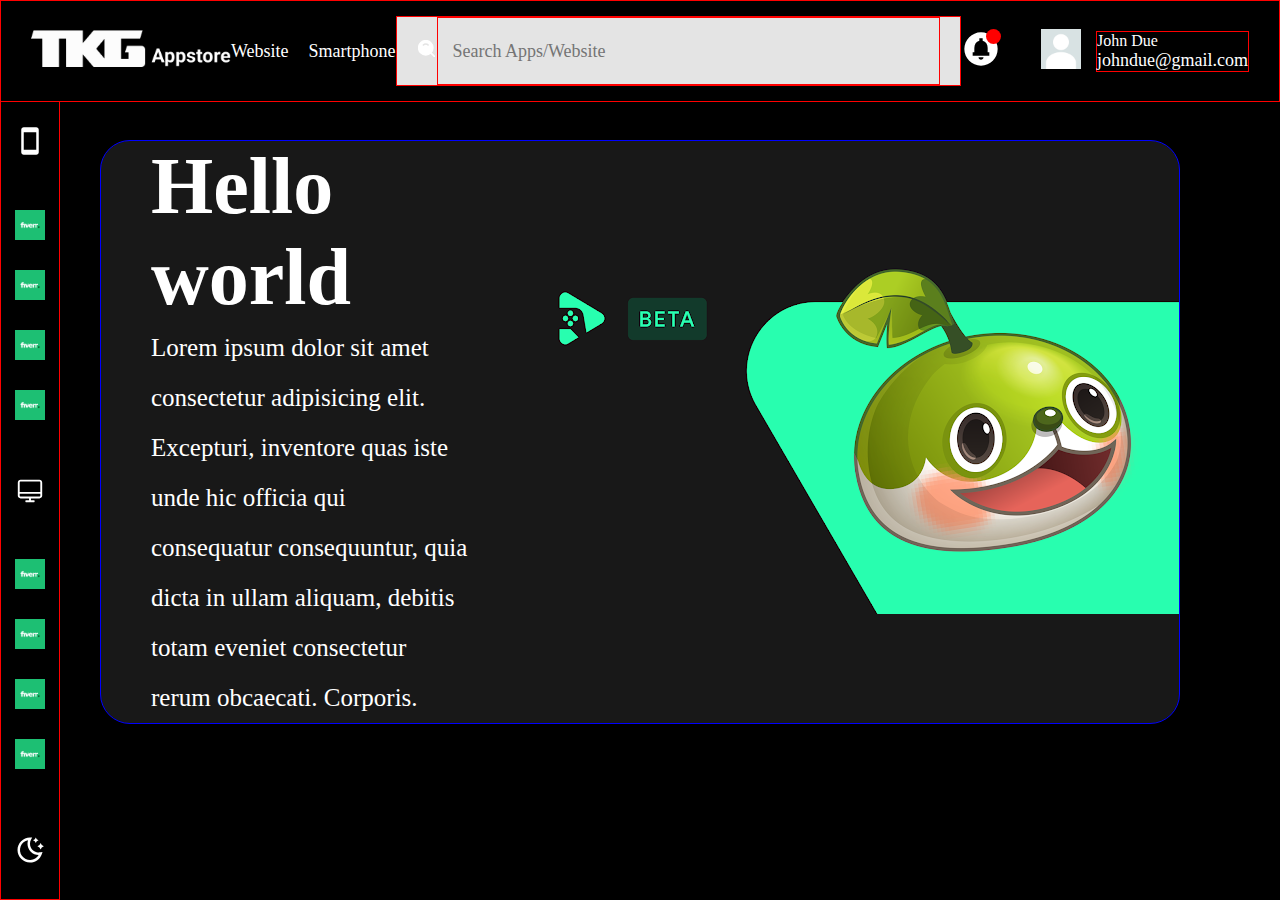
==== index.html @ 90a56387 "update" ====
<!DOCTYPE html>
<html lang="en">
<head>
    <meta charset="UTF-8">
    <meta name="viewport" content="width=device-width, initial-scale=1.0">
    <title>Dashboard</title>
    <link rel="stylesheet" href="./assets/styles/style.css">
</head>
<body>

    <header>
        <!-- Logo -->
        <a href="#" class="logo">
            <img src="./assets/image/logo.png">
        </a>

        <!-- Menu -->
        <ul>
            <li><a href="#">Website</a></li>
            <li><a href="#">Smartphone</a></li>
        </ul>

        <!-- Form search -->
        <div class="search">
            <div class="icon"><img src="./assets/icon/search.svg" alt=""></div>
            <input type="text" placeholder="Search Apps/Website">
        </div>

        <!-- Profile & Notification -->
        <div class="profiles">
            <div class="notification">
                <img src="./assets/icon/notif.svg" alt="">
                <div class="notif"></div>
            </div>

            <div class="profile">
                <div class="icon">
                    <img src="./assets/image/user.jpg">
                </div>
                <div class="profile-info">
                    <h4>John Due</h4>
                    <p>johndue@gmail.com</p>
                </div>
            </div>
        </div>

    </header>


    <aside>
        <div class="mobile">
            <img src="./assets/icon/phone.svg">
            <ul>
                <li><a href="#">
                    <img src="./assets/image/fiverr.png">
                </a></li>
                <li><a href="#">
                    <img src="./assets/image/fiverr.png">
                </a></li>
                <li><a href="#">
                    <img src="./assets/image/fiverr.png">
                </a></li>
                <li><a href="#">
                    <img src="./assets/image/fiverr.png">
                </a></li>
            </ul>
        </div>
        <div class="website">
            <img src="./assets/icon/desktop.svg">
            <ul>
                <li><a href="#">
                    <img src="./assets/image/fiverr.png">
                </a></li>
                <li><a href="#">
                    <img src="./assets/image/fiverr.png">
                </a></li>
                <li><a href="#">
                    <img src="./assets/image/fiverr.png">
                </a></li>
                <li><a href="#">
                    <img src="./assets/image/fiverr.png">
                </a></li>
            </ul>
        </div>

        <div class="opt">
            <img src="./assets/icon/dark.svg">
        </div>
    </aside>


    <div class="container">
        <div class="cover-header">
            <div class="detail">
                <h1>Hello world</h1>
                <p>Lorem ipsum dolor sit amet consectetur adipisicing elit. Excepturi, inventore quas iste unde hic officia qui consequatur consequuntur, quia dicta in ullam aliquam, debitis totam eveniet consectetur rerum obcaecati. Corporis.</p>
            </div>
            <img src="./assets/image/splash.webp">
        </div>
        
    </div>






</body>
</html>
---- assets/styles/style.css ----
* {
  margin: unset;
  padding: unset;
  font: unset;
  -webkit-box-sizing: border-box;
          box-sizing: border-box;
}

ul, ol {
  list-style: none;
}

h1, h2, h3, h4, h5, h6 {
  color: white;
}

p, a, ul li, ol li, button, span, input, textarea {
  font-size: 18px;
  color: white;
  text-decoration: unset;
}

input, textarea {
  padding: 5px;
  padding-left: 15px;
  border: unset;
  outline: unset;
}

body {
  background: black;
  font-family: 'calibri';
}

header {
  background: black;
  position: absolute;
  top: 0;
  left: 0;
  right: 0;
  z-index: 1;
  border: 1px solid red;
  display: -webkit-box;
  display: -ms-flexbox;
  display: flex;
  -webkit-box-align: center;
      -ms-flex-align: center;
          align-items: center;
  -webkit-box-pack: justify;
      -ms-flex-pack: justify;
          justify-content: space-between;
  padding: 15px 30px;
}

header ul {
  display: -webkit-box;
  display: -ms-flexbox;
  display: flex;
  -webkit-box-align: center;
      -ms-flex-align: center;
          align-items: center;
  gap: 20px;
}

header .logo img {
  width: 200px;
}

header .search {
  display: -webkit-box;
  display: -ms-flexbox;
  display: flex;
  -webkit-box-align: center;
      -ms-flex-align: center;
          align-items: center;
  height: 70px;
  width: 50%;
  background: #e4e4e4;
  padding: 0 20px;
  border: 1px solid red;
}

header .search img {
  width: 20px;
}

header .search input {
  color: gray;
  background: transparent;
  border: 1px solid red;
  width: 100%;
  height: 100%;
}

header .profiles {
  display: -webkit-box;
  display: -ms-flexbox;
  display: flex;
  -webkit-box-align: center;
      -ms-flex-align: center;
          align-items: center;
  gap: 40px;
}

header .profiles .notification {
  position: relative;
}

header .profiles .notification img {
  width: 40px;
}

header .profiles .notification .notif {
  width: 15px;
  height: 15px;
  background: red;
  border-radius: 50%;
  position: absolute;
  top: 0px;
  right: 0px;
}

header .profiles .profile {
  gap: 15px;
  display: -webkit-box;
  display: -ms-flexbox;
  display: flex;
  -webkit-box-align: center;
      -ms-flex-align: center;
          align-items: center;
}

header .profiles .profile img {
  width: 40px;
}

header .profiles .profile-info {
  border: 1px solid red;
  display: -webkit-box;
  display: -ms-flexbox;
  display: flex;
  -webkit-box-orient: vertical;
  -webkit-box-direction: normal;
      -ms-flex-direction: column;
          flex-direction: column;
  -webkit-box-pack: center;
      -ms-flex-pack: center;
          justify-content: center;
}

aside {
  position: absolute;
  width: 60px;
  display: -webkit-box;
  display: -ms-flexbox;
  display: flex;
  -webkit-box-orient: vertical;
  -webkit-box-direction: normal;
      -ms-flex-direction: column;
          flex-direction: column;
  bottom: 0;
  left: 0;
  top: 0;
  border: 1px solid red;
  -webkit-box-pack: center;
      -ms-flex-pack: center;
          justify-content: center;
  -webkit-box-align: center;
      -ms-flex-align: center;
          align-items: center;
  gap: 50px;
}

aside div {
  text-align: center;
}

aside div img {
  width: 30px;
  height: auto;
}

aside div ul {
  margin-top: 50px;
  gap: 25px;
  display: -webkit-box;
  display: -ms-flexbox;
  display: flex;
  -webkit-box-orient: vertical;
  -webkit-box-direction: normal;
      -ms-flex-direction: column;
          flex-direction: column;
  -webkit-box-pack: center;
      -ms-flex-pack: center;
          justify-content: center;
  -webkit-box-align: center;
      -ms-flex-align: center;
          align-items: center;
}

aside .opt {
  position: absolute;
  bottom: 30px;
  left: 0;
  right: 0;
  margin: auto;
}

.container {
  padding: 140px 100px;
}

.container .cover-header {
  border: 1px solid blue;
  display: -webkit-box;
  display: -ms-flexbox;
  display: flex;
  -webkit-box-align: center;
      -ms-flex-align: center;
          align-items: center;
  gap: 60px;
  background: #181818;
  border-radius: 30px;
  overflow: hidden;
}

.container .cover-header .detail {
  padding-left: 50px;
}

.container .cover-header .detail h1 {
  font-size: 80px;
  font-weight: bold;
}

.container .cover-header .detail p {
  font-size: 25px;
  line-height: 2;
}
/*# sourceMappingURL=style.css.map */
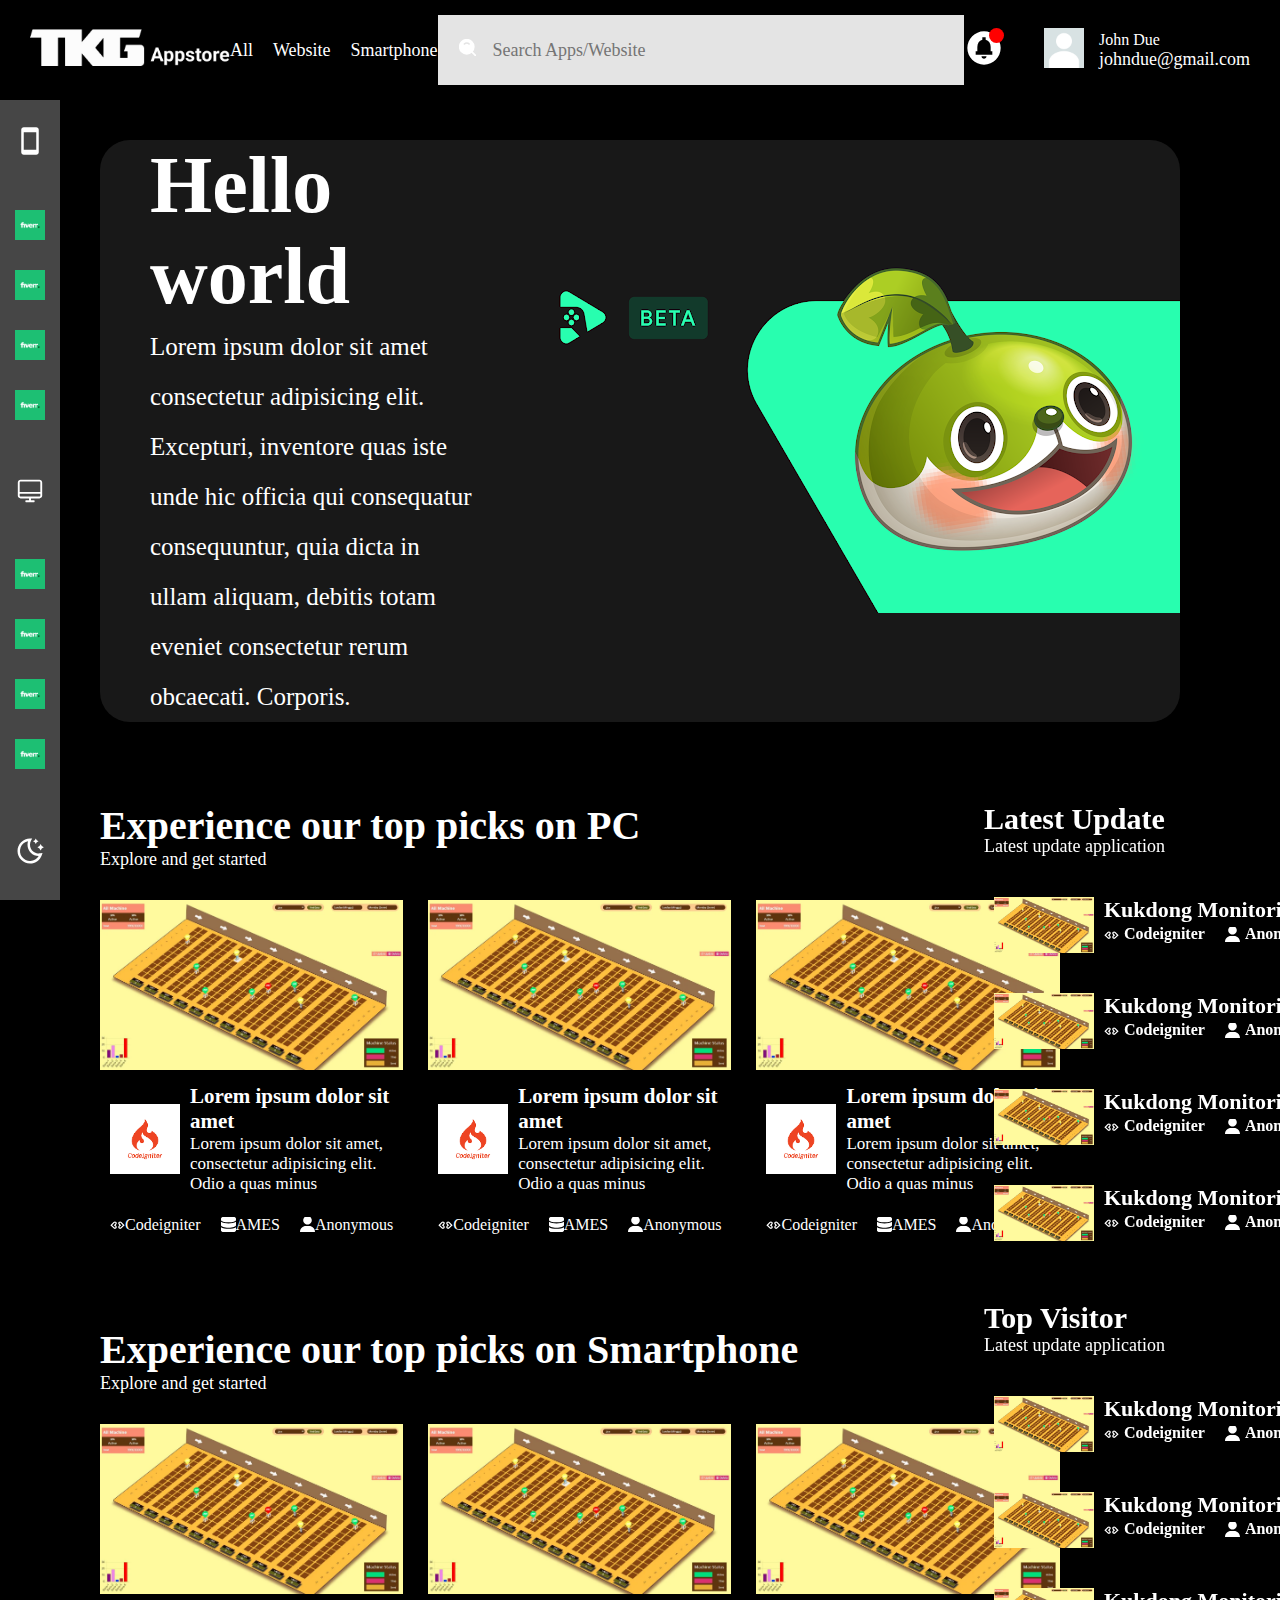
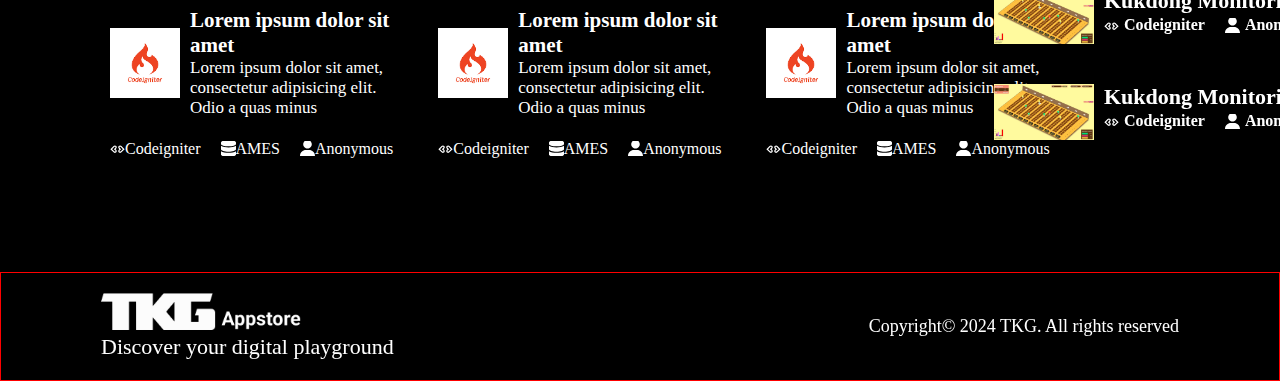
==== commit 40bd5f19: "'update" ====
--- a/index.html
+++ b/index.html
@@ -16,6 +16,7 @@
 
         <!-- Menu -->
         <ul>
+            <li><a href="#">All</a></li>
             <li><a href="#">Website</a></li>
             <li><a href="#">Smartphone</a></li>
         </ul>
@@ -97,13 +98,71 @@
             </div>
             <img src="./assets/image/splash.webp">
         </div>
+
+        <div class="twolayer">
+            <!-- left -->
+            <div class="left">
+                <div class="devices desktop">
+                    <div class="title">
+                        <h3>Experience our top picks on PC</h3>
+                        <p>Explore and get started</p>
+                    </div>
+    
+                    <div class="cards">
+                        <!-- Injected by javascript -->
+                    </div>
+                </div>
+
+                <div class="devices smartphone">
+                    <div class="title">
+                        <h3>Experience our top picks on Smartphone</h3>
+                        <p>Explore and get started</p>
+                    </div>
+    
+                    <div class="cards">
+                        <!-- Injected by javascript -->
+                    </div>
+                </div>
+
+
+            </div>
+
+
+            <!-- right -->
+            <div class="right">
+                <div class="additional">
+                    <h3>Latest Update</h3>
+                    <p>Latest update application</p>
+
+                    <div class="items">
+                        <!-- Injected by javascript -->
+                    </div>
+                </div>
+                <div class="additional">
+                    <h3>Top Visitor</h3>
+                    <p>Latest update application</p>
+
+                    <div class="items">
+                        <!-- Injected by javascript -->
+                    </div>
+                </div>
+            </div>
+        </div>
         
     </div>
 
 
+    <footer>
+        <div class="left">
+            <img src="./assets/image/logo.png" alt="">
+            <h3>Discover your digital playground</h3>
+        </div>
+        <div class="right">
+            <span>Copyright&copy; 2024 TKG. All rights reserved</span>
+        </div>
+    </footer>
 
 
-
-
+    <script src="./assets/scripts/script.js"></script>
 </body>
 </html>--- a/assets/styles/style.css
+++ b/assets/styles/style.css
@@ -34,12 +34,11 @@
 
 header {
   background: black;
-  position: absolute;
+  position: fixed;
   top: 0;
   left: 0;
   right: 0;
-  z-index: 1;
-  border: 1px solid red;
+  z-index: 10;
   display: -webkit-box;
   display: -ms-flexbox;
   display: flex;
@@ -74,10 +73,9 @@
       -ms-flex-align: center;
           align-items: center;
   height: 70px;
-  width: 50%;
+  width: 45%;
   background: #e4e4e4;
   padding: 0 20px;
-  border: 1px solid red;
 }
 
 header .search img {
@@ -87,7 +85,6 @@
 header .search input {
   color: gray;
   background: transparent;
-  border: 1px solid red;
   width: 100%;
   height: 100%;
 }
@@ -135,7 +132,6 @@
 }
 
 header .profiles .profile-info {
-  border: 1px solid red;
   display: -webkit-box;
   display: -ms-flexbox;
   display: flex;
@@ -149,7 +145,8 @@
 }
 
 aside {
-  position: absolute;
+  background: #464646;
+  position: fixed;
   width: 60px;
   display: -webkit-box;
   display: -ms-flexbox;
@@ -161,7 +158,6 @@
   bottom: 0;
   left: 0;
   top: 0;
-  border: 1px solid red;
   -webkit-box-pack: center;
       -ms-flex-pack: center;
           justify-content: center;
@@ -169,6 +165,7 @@
       -ms-flex-align: center;
           align-items: center;
   gap: 50px;
+  z-index: 9;
 }
 
 aside div {
@@ -208,10 +205,10 @@
 
 .container {
   padding: 140px 100px;
+  padding-bottom: 70px;
 }
 
 .container .cover-header {
-  border: 1px solid blue;
   display: -webkit-box;
   display: -ms-flexbox;
   display: flex;
@@ -222,6 +219,7 @@
   background: #181818;
   border-radius: 30px;
   overflow: hidden;
+  margin-bottom: 80px;
 }
 
 .container .cover-header .detail {
@@ -237,4 +235,236 @@
   font-size: 25px;
   line-height: 2;
 }
+
+.container .twolayer {
+  display: -webkit-box;
+  display: -ms-flexbox;
+  display: flex;
+  gap: 20px;
+}
+
+.container .twolayer .left {
+  width: 80%;
+}
+
+.container .twolayer .left .devices:nth-child(n+2) {
+  margin-top: 80px;
+}
+
+.container .twolayer .left .devices .title h3 {
+  font-size: 40px;
+  font-weight: bold;
+}
+
+.container .twolayer .left .devices .title p {
+  font-size: 18px;
+}
+
+.container .twolayer .left .devices .cards {
+  margin-top: 30px;
+  display: -webkit-box;
+  display: -ms-flexbox;
+  display: flex;
+  -webkit-box-align: center;
+      -ms-flex-align: center;
+          align-items: center;
+  -webkit-box-pack: justify;
+      -ms-flex-pack: justify;
+          justify-content: space-between;
+  gap: 25px;
+}
+
+.container .twolayer .left .devices .cards .card-cover {
+  width: 100%;
+}
+
+.container .twolayer .left .devices .cards .card .detail {
+  padding: 10px;
+}
+
+.container .twolayer .left .devices .cards .card .detail .title {
+  display: -webkit-box;
+  display: -ms-flexbox;
+  display: flex;
+  -webkit-box-align: center;
+      -ms-flex-align: center;
+          align-items: center;
+  gap: 10px;
+}
+
+.container .twolayer .left .devices .cards .card .detail .title .icon {
+  width: 70px;
+  height: 70px;
+  -o-object-fit: cover;
+     object-fit: cover;
+}
+
+.container .twolayer .left .devices .cards .card .detail .title h3 {
+  font-size: 21px;
+}
+
+.container .twolayer .left .devices .cards .card .detail .title p {
+  font-size: 17px;
+}
+
+.container .twolayer .left .devices .cards .card .informations {
+  padding: 10px;
+  display: -webkit-box;
+  display: -ms-flexbox;
+  display: flex;
+  -webkit-box-align: center;
+      -ms-flex-align: center;
+          align-items: center;
+  -webkit-box-pack: justify;
+      -ms-flex-pack: justify;
+          justify-content: space-between;
+  gap: 20px;
+}
+
+.container .twolayer .left .devices .cards .card .informations .information {
+  display: -webkit-box;
+  display: -ms-flexbox;
+  display: flex;
+  -webkit-box-align: center;
+      -ms-flex-align: center;
+          align-items: center;
+  -webkit-box-pack: space-evenly;
+      -ms-flex-pack: space-evenly;
+          justify-content: space-evenly;
+  -webkit-box-flex: 1;
+      -ms-flex: 1;
+          flex: 1;
+  border-radius: 100px;
+  padding: 2px 0;
+}
+
+.container .twolayer .left .devices .cards .card .informations .information img {
+  width: 15px;
+  height: 15px;
+  -o-object-fit: cover;
+     object-fit: cover;
+}
+
+.container .twolayer .left .devices .cards .card .informations .information h3 {
+  font-size: 16px;
+}
+
+.container .twolayer .right {
+  position: -webkit-sticky;
+  position: sticky;
+  height: 1000px;
+  top: 120px;
+  width: 20%;
+}
+
+.container .twolayer .right .additional:nth-child(n+2) {
+  margin-top: 50px;
+}
+
+.container .twolayer .right .additional h3 {
+  font-size: 30px;
+  font-weight: bold;
+}
+
+.container .twolayer .right .additional p {
+  font-size: 18px;
+}
+
+.container .twolayer .right .additional .items {
+  margin-top: 30px;
+  display: -webkit-box;
+  display: -ms-flexbox;
+  display: flex;
+  -webkit-box-orient: vertical;
+  -webkit-box-direction: normal;
+      -ms-flex-direction: column;
+          flex-direction: column;
+  gap: 20px;
+}
+
+.container .twolayer .right .additional .items .item {
+  padding: 10px;
+  display: -webkit-box;
+  display: -ms-flexbox;
+  display: flex;
+  gap: 10px;
+}
+
+.container .twolayer .right .additional .items .item img {
+  width: 100px;
+}
+
+.container .twolayer .right .additional .items .item-info h4 {
+  font-size: 22px;
+  font-weight: bold;
+}
+
+.container .twolayer .right .additional .items .item-info .informations {
+  display: -webkit-box;
+  display: -ms-flexbox;
+  display: flex;
+  -webkit-box-align: center;
+      -ms-flex-align: center;
+          align-items: center;
+  -webkit-box-pack: justify;
+      -ms-flex-pack: justify;
+          justify-content: space-between;
+  gap: 20px;
+}
+
+.container .twolayer .right .additional .items .item-info .informations .information {
+  display: -webkit-box;
+  display: -ms-flexbox;
+  display: flex;
+  -webkit-box-align: center;
+      -ms-flex-align: center;
+          align-items: center;
+  -webkit-box-pack: space-evenly;
+      -ms-flex-pack: space-evenly;
+          justify-content: space-evenly;
+  -webkit-box-flex: 1;
+      -ms-flex: 1;
+          flex: 1;
+  padding: 2px 0;
+  gap: 5px;
+}
+
+.container .twolayer .right .additional .items .item-info .informations .information img {
+  width: 15px;
+  height: 15px;
+  -o-object-fit: cover;
+     object-fit: cover;
+}
+
+.container .twolayer .right .additional .items .item-info .informations .information h3 {
+  font-size: 16px;
+}
+
+footer {
+  position: relative;
+  z-index: 1;
+  padding: 20px 100px;
+  border: 1px solid red;
+  display: -webkit-box;
+  display: -ms-flexbox;
+  display: flex;
+  -webkit-box-align: center;
+      -ms-flex-align: center;
+          align-items: center;
+  -webkit-box-pack: justify;
+      -ms-flex-pack: justify;
+          justify-content: space-between;
+}
+
+footer .left img {
+  width: 200px;
+}
+
+footer .left h3 {
+  font-size: 22px;
+}
+
+footer .right span {
+  font-size: 18px;
+}
 /*# sourceMappingURL=style.css.map */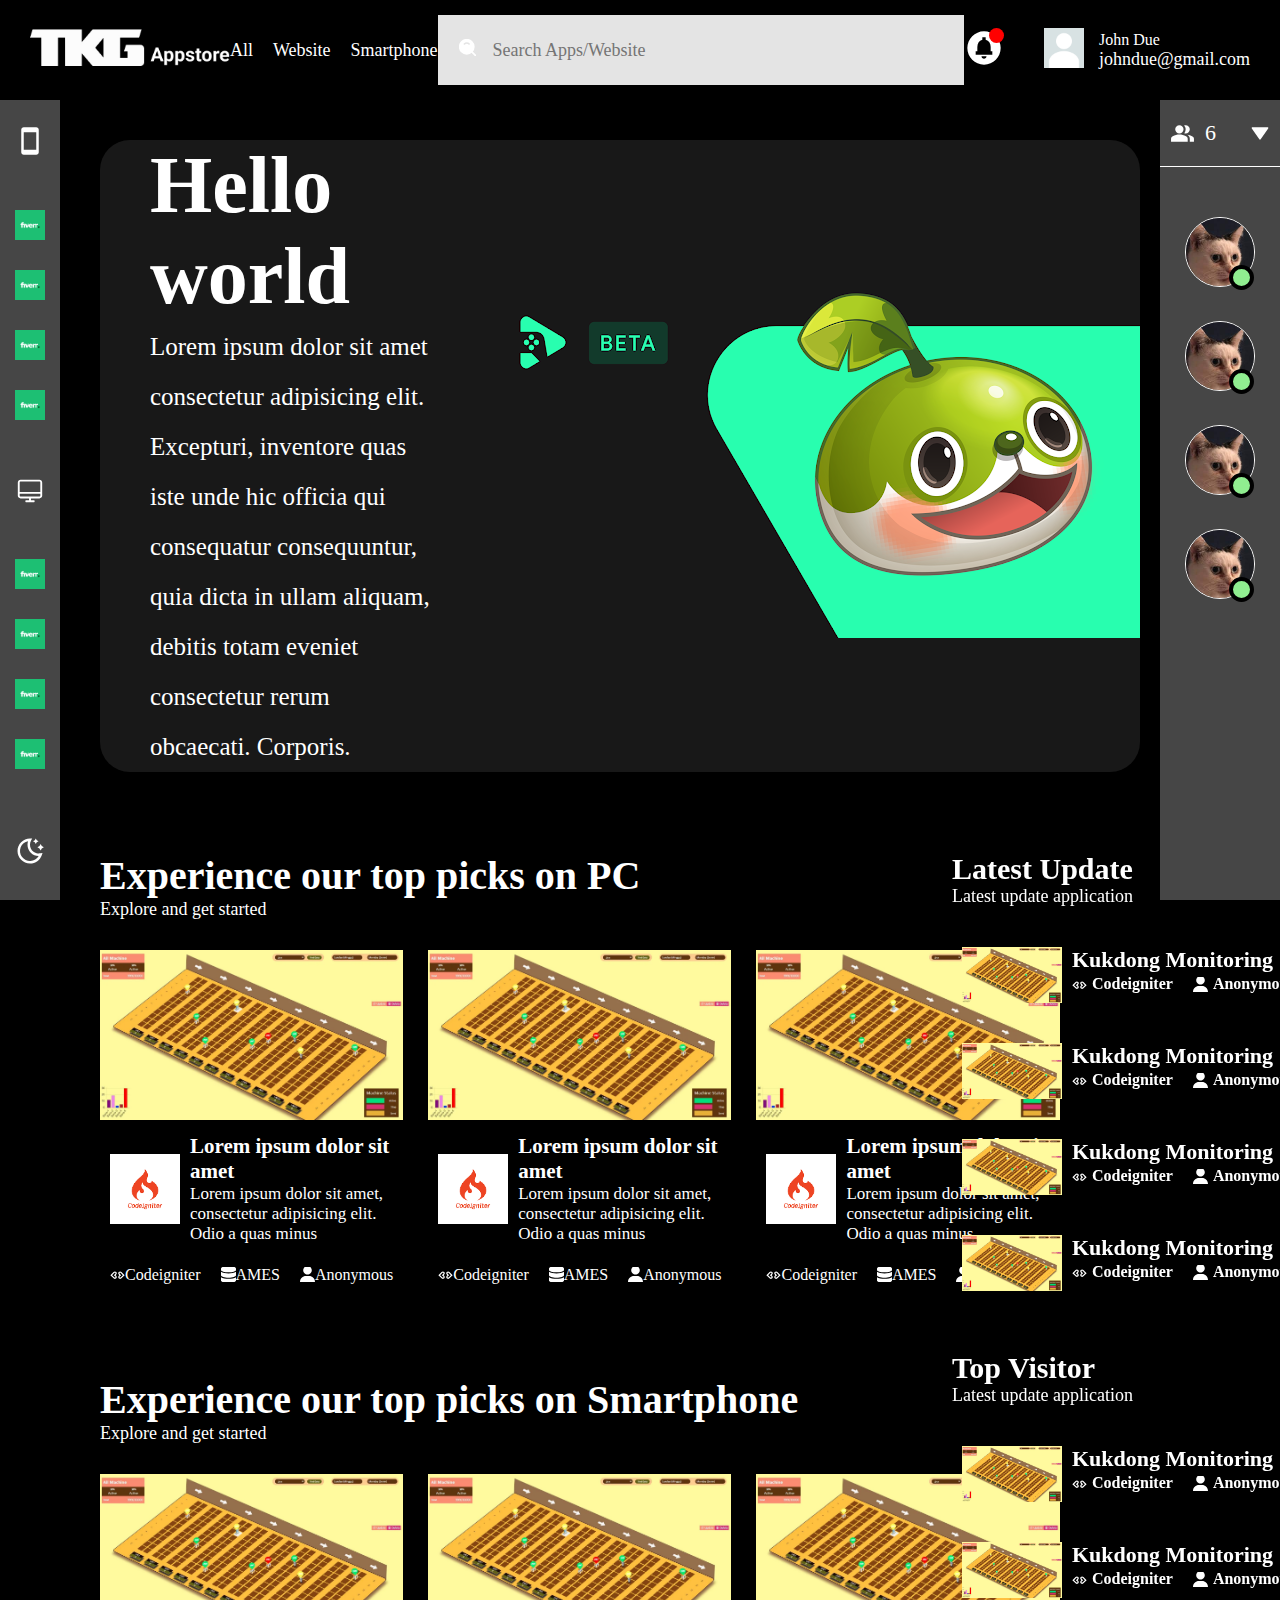
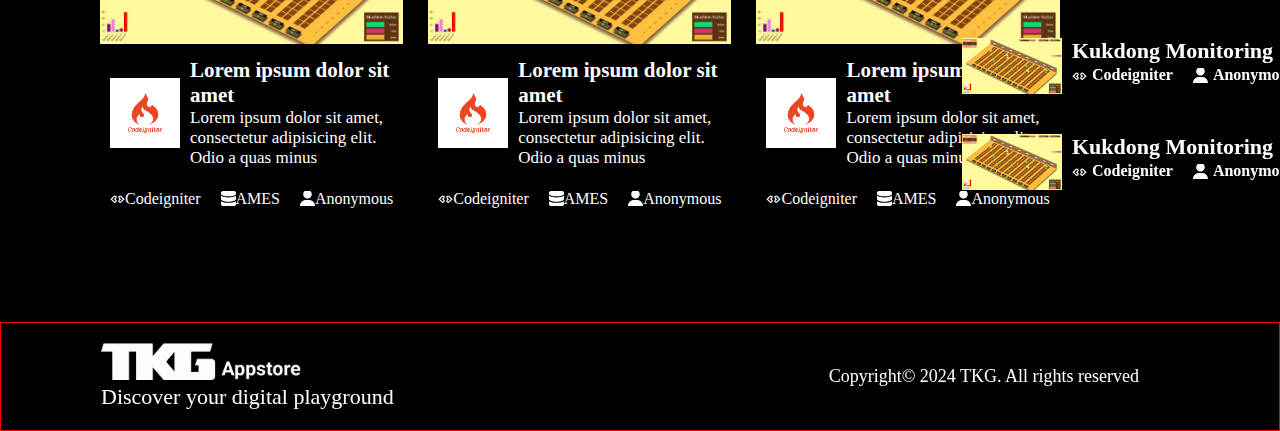
==== commit 4415071d: "with online user" ====
--- a/index.html
+++ b/index.html
@@ -48,7 +48,7 @@
     </header>
 
 
-    <aside>
+    <aside class="latest-created">
         <div class="mobile">
             <img src="./assets/icon/phone.svg">
             <ul>
@@ -89,6 +89,36 @@
         </div>
     </aside>
 
+    <aside class="user-online">
+        <div class="active">
+            <div class="left">
+                <img src="./assets/icon/group.svg">
+                <p>6</p>
+            </div>
+            <img src="./assets/icon/arrow.svg">
+        </div>
+
+        <div class="active">
+            <div class="active-user" title="172.70.70.57">
+                <img src="./assets/image/buscemi.jpg">
+                <div class="dot"></div>
+            </div>
+            <div class="active-user">
+                <img src="./assets/image/buscemi.jpg">
+                <div class="dot"></div>
+            </div>
+            <div class="active-user">
+                <img src="./assets/image/buscemi.jpg">
+                <div class="dot"></div>
+            </div>
+            <div class="active-user">
+                <img src="./assets/image/buscemi.jpg">
+                <div class="dot"></div>
+            </div>
+        </div>
+  
+
+    </aside>
 
     <div class="container">
         <div class="cover-header">
--- a/assets/styles/style.css
+++ b/assets/styles/style.css
@@ -144,42 +144,103 @@
           justify-content: center;
 }
 
+aside.latest-created {
+  bottom: 0;
+  left: 0;
+  top: 0;
+}
+
+aside.user-online {
+  padding-top: 100px;
+  right: 0;
+  bottom: 0;
+  top: 0;
+  width: 120px;
+  -webkit-box-pack: start;
+      -ms-flex-pack: start;
+          justify-content: flex-start;
+}
+
+aside.user-online .active:first-child {
+  display: -webkit-box;
+  display: -ms-flexbox;
+  display: flex;
+  -webkit-box-align: center;
+      -ms-flex-align: center;
+          align-items: center;
+  -webkit-box-pack: justify;
+      -ms-flex-pack: justify;
+          justify-content: space-between;
+  width: 100%;
+  padding: 20px 10px;
+  border-bottom: 1px solid white;
+}
+
+aside.user-online .active:first-child .left {
+  display: -webkit-box;
+  display: -ms-flexbox;
+  display: flex;
+  -webkit-box-align: center;
+      -ms-flex-align: center;
+          align-items: center;
+  gap: 10px;
+}
+
+aside.user-online .active:first-child .left img {
+  width: 25px;
+  height: 25px;
+}
+
+aside.user-online .active:first-child .left p {
+  font-size: 22px;
+}
+
+aside.user-online .active:first-child img {
+  width: 20px;
+  height: 20px;
+}
+
+aside.user-online .active:nth-child(2) {
+  display: -webkit-box;
+  display: -ms-flexbox;
+  display: flex;
+  -webkit-box-orient: vertical;
+  -webkit-box-direction: normal;
+      -ms-flex-direction: column;
+          flex-direction: column;
+  gap: 30px;
+}
+
+aside.user-online .active:nth-child(2) .active-user {
+  position: relative;
+}
+
+aside.user-online .active:nth-child(2) .active-user img {
+  border-radius: 50%;
+  width: 70px;
+  height: 70px;
+  -o-object-fit: cover;
+     object-fit: cover;
+  -o-object-position: center center;
+     object-position: center center;
+  border: 1px solid white;
+}
+
+aside.user-online .active:nth-child(2) .active-user .dot {
+  width: 25px;
+  height: 25px;
+  position: absolute;
+  right: 1px;
+  bottom: 1px;
+  background: lightgreen;
+  border-radius: 50%;
+  border: 4px solid black;
+}
+
 aside {
   background: #464646;
   position: fixed;
   width: 60px;
-  display: -webkit-box;
-  display: -ms-flexbox;
-  display: flex;
-  -webkit-box-orient: vertical;
-  -webkit-box-direction: normal;
-      -ms-flex-direction: column;
-          flex-direction: column;
-  bottom: 0;
-  left: 0;
-  top: 0;
-  -webkit-box-pack: center;
-      -ms-flex-pack: center;
-          justify-content: center;
-  -webkit-box-align: center;
-      -ms-flex-align: center;
-          align-items: center;
-  gap: 50px;
-  z-index: 9;
-}
-
-aside div {
-  text-align: center;
-}
-
-aside div img {
-  width: 30px;
-  height: auto;
-}
-
-aside div ul {
-  margin-top: 50px;
-  gap: 25px;
   display: -webkit-box;
   display: -ms-flexbox;
   display: flex;
@@ -193,6 +254,35 @@
   -webkit-box-align: center;
       -ms-flex-align: center;
           align-items: center;
+  gap: 50px;
+  z-index: 9;
+}
+
+aside div {
+  text-align: center;
+}
+
+aside div img {
+  width: 30px;
+  height: auto;
+}
+
+aside div ul {
+  margin-top: 50px;
+  gap: 25px;
+  display: -webkit-box;
+  display: -ms-flexbox;
+  display: flex;
+  -webkit-box-orient: vertical;
+  -webkit-box-direction: normal;
+      -ms-flex-direction: column;
+          flex-direction: column;
+  -webkit-box-pack: center;
+      -ms-flex-pack: center;
+          justify-content: center;
+  -webkit-box-align: center;
+      -ms-flex-align: center;
+          align-items: center;
 }
 
 aside .opt {
@@ -206,6 +296,7 @@
 .container {
   padding: 140px 100px;
   padding-bottom: 70px;
+  padding-right: 140px;
 }
 
 .container .cover-header {
@@ -444,6 +535,7 @@
   position: relative;
   z-index: 1;
   padding: 20px 100px;
+  padding-right: 140px;
   border: 1px solid red;
   display: -webkit-box;
   display: -ms-flexbox;
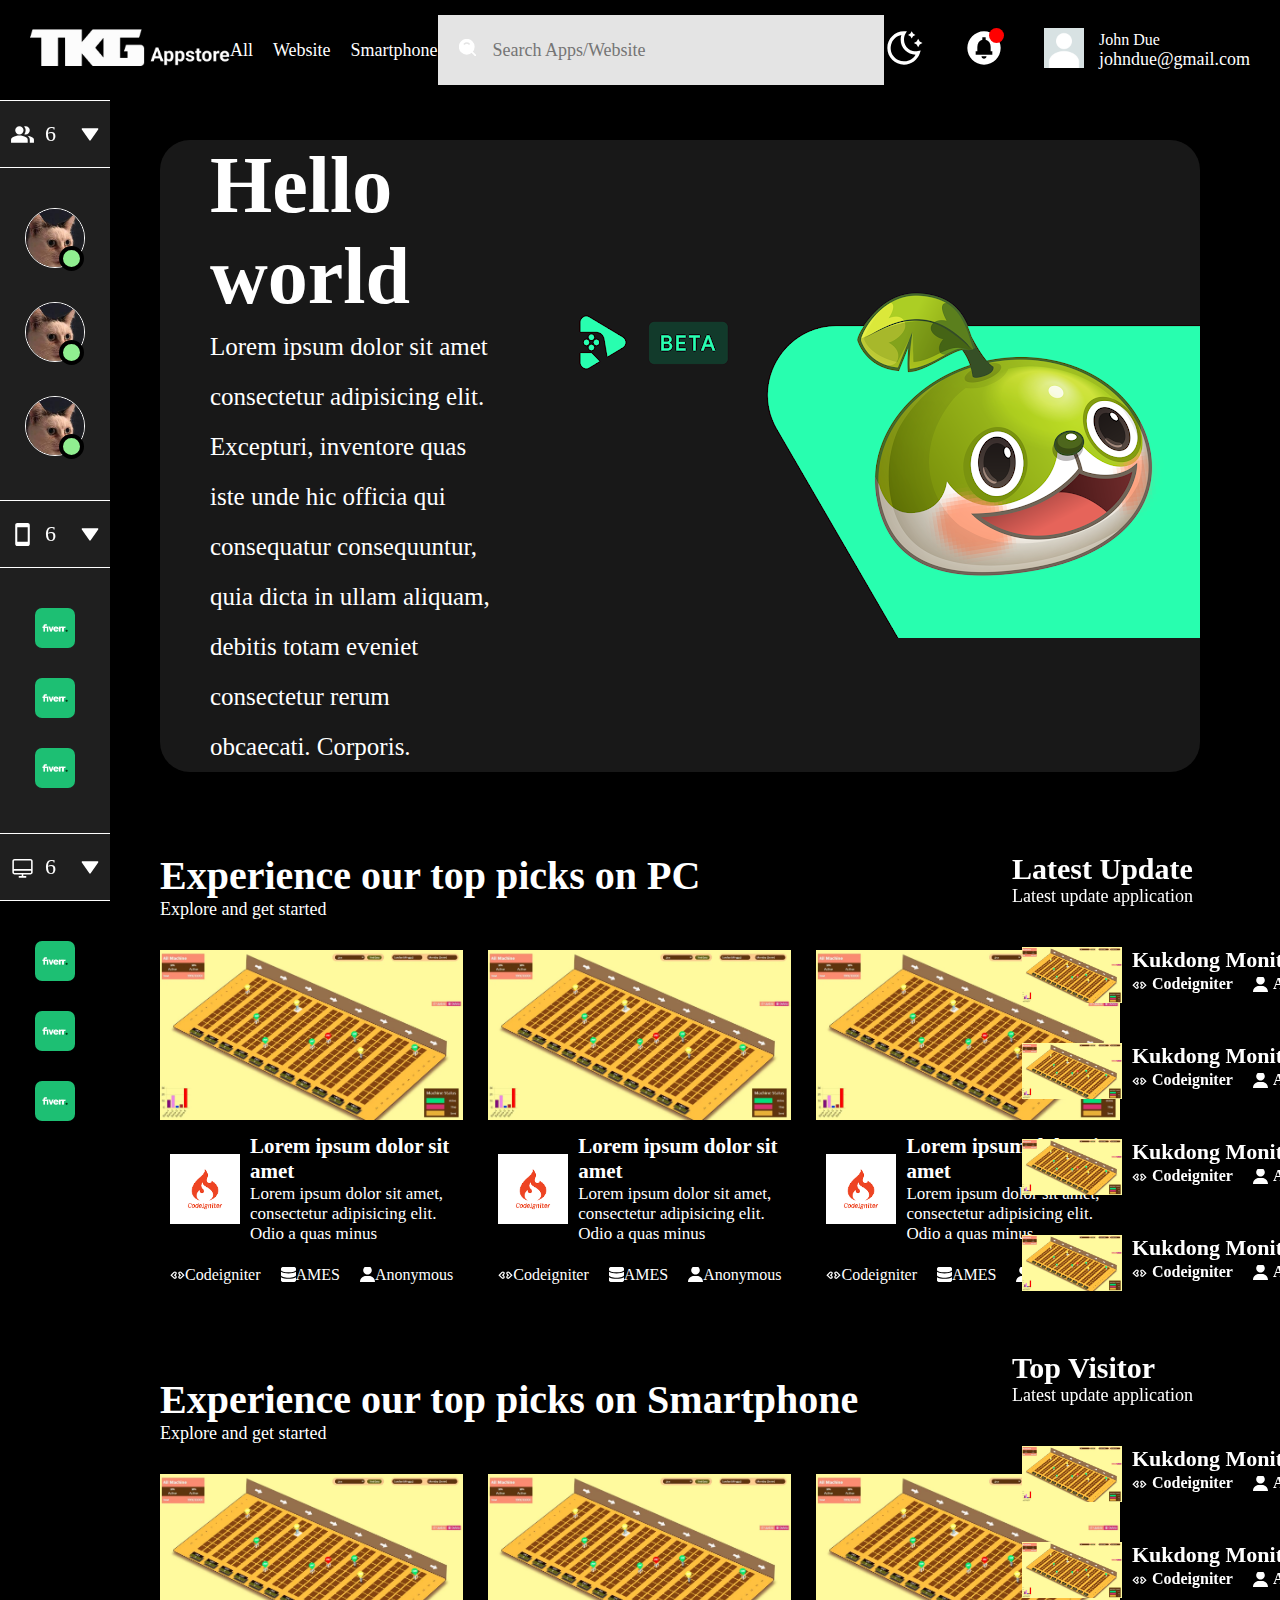
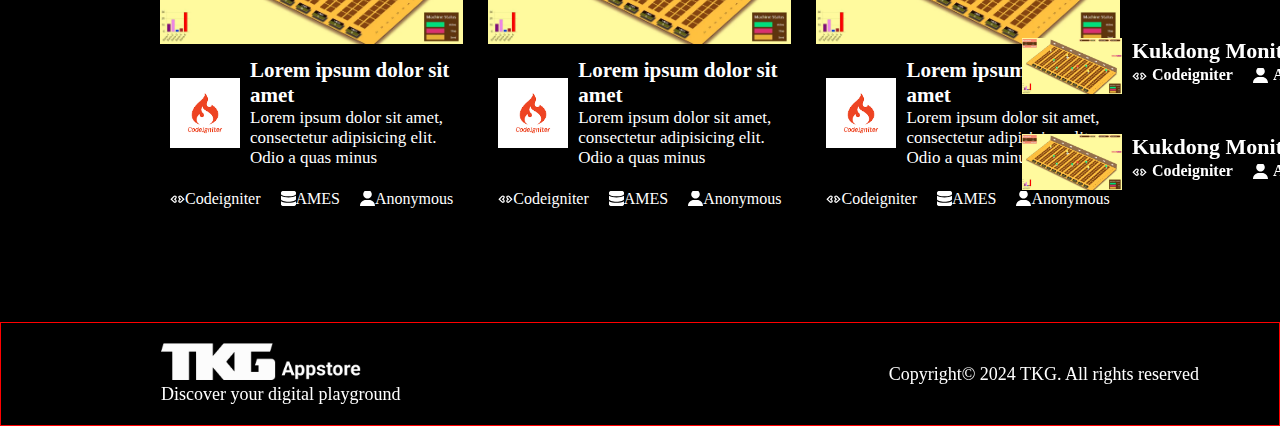
==== commit 4b86342d: "update" ====
--- a/index.html
+++ b/index.html
@@ -29,15 +29,23 @@
 
         <!-- Profile & Notification -->
         <div class="profiles">
+            <div class="darkmode">
+                <img src="./assets/icon/dark.svg">
+            </div>
+
+            
             <div class="notification">
                 <img src="./assets/icon/notif.svg" alt="">
                 <div class="notif"></div>
             </div>
 
+            
+
             <div class="profile">
                 <div class="icon">
                     <img src="./assets/image/user.jpg">
                 </div>
+                
                 <div class="profile-info">
                     <h4>John Due</h4>
                     <p>johndue@gmail.com</p>
@@ -48,49 +56,12 @@
     </header>
 
 
-    <aside class="latest-created">
-        <div class="mobile">
-            <img src="./assets/icon/phone.svg">
-            <ul>
-                <li><a href="#">
-                    <img src="./assets/image/fiverr.png">
-                </a></li>
-                <li><a href="#">
-                    <img src="./assets/image/fiverr.png">
-                </a></li>
-                <li><a href="#">
-                    <img src="./assets/image/fiverr.png">
-                </a></li>
-                <li><a href="#">
-                    <img src="./assets/image/fiverr.png">
-                </a></li>
-            </ul>
-        </div>
-        <div class="website">
-            <img src="./assets/icon/desktop.svg">
-            <ul>
-                <li><a href="#">
-                    <img src="./assets/image/fiverr.png">
-                </a></li>
-                <li><a href="#">
-                    <img src="./assets/image/fiverr.png">
-                </a></li>
-                <li><a href="#">
-                    <img src="./assets/image/fiverr.png">
-                </a></li>
-                <li><a href="#">
-                    <img src="./assets/image/fiverr.png">
-                </a></li>
-            </ul>
-        </div>
-
-        <div class="opt">
-            <img src="./assets/icon/dark.svg">
-        </div>
-    </aside>
+    <!-- <aside class="latest-created">
+        
+    </aside> -->
 
     <aside class="user-online">
-        <div class="active">
+        <div class="active-title">
             <div class="left">
                 <img src="./assets/icon/group.svg">
                 <p>6</p>
@@ -111,13 +82,55 @@
                 <img src="./assets/image/buscemi.jpg">
                 <div class="dot"></div>
             </div>
-            <div class="active-user">
-                <img src="./assets/image/buscemi.jpg">
-                <div class="dot"></div>
-            </div>
+        </div>
+
+        <div class="active-title">
+            <div class="left">
+                <img src="./assets/icon/phone.svg">
+                <p>6</p>
+            </div>
+            <img src="./assets/icon/arrow.svg">
         </div>
   
-
+        <div class="mobile">
+            <ul>
+                <li><a href="#">
+                    <img src="./assets/image/fiverr.png">
+                </a></li>
+                <li><a href="#">
+                    <img src="./assets/image/fiverr.png">
+                </a></li>
+                <li><a href="#">
+                    <img src="./assets/image/fiverr.png">
+                </a></li>
+            </ul>
+        </div>
+       
+
+        <div class="active-title">
+            <div class="left">
+                <img src="./assets/icon/desktop.svg">
+                <p>6</p>
+            </div>
+            <img src="./assets/icon/arrow.svg">
+        </div>
+
+        
+        <div class="mobile">
+            <ul>
+                <li><a href="#">
+                    <img src="./assets/image/fiverr.png">
+                </a></li>
+                <li><a href="#">
+                    <img src="./assets/image/fiverr.png">
+                </a></li>
+                <li><a href="#">
+                    <img src="./assets/image/fiverr.png">
+                </a></li>
+            </ul>
+        </div>
+
+    
     </aside>
 
     <div class="container">
--- a/assets/styles/style.css
+++ b/assets/styles/style.css
@@ -97,6 +97,10 @@
       -ms-flex-align: center;
           align-items: center;
   gap: 40px;
+}
+
+header .profiles .darkmode img {
+  width: 40px;
 }
 
 header .profiles .notification {
@@ -152,16 +156,16 @@
 
 aside.user-online {
   padding-top: 100px;
-  right: 0;
+  left: 0;
   bottom: 0;
   top: 0;
-  width: 120px;
+  width: 110px;
   -webkit-box-pack: start;
       -ms-flex-pack: start;
           justify-content: flex-start;
 }
 
-aside.user-online .active:first-child {
+aside.user-online .active-title {
   display: -webkit-box;
   display: -ms-flexbox;
   display: flex;
@@ -174,9 +178,10 @@
   width: 100%;
   padding: 20px 10px;
   border-bottom: 1px solid white;
-}
-
-aside.user-online .active:first-child .left {
+  border-top: 1px solid white;
+}
+
+aside.user-online .active-title .left {
   display: -webkit-box;
   display: -ms-flexbox;
   display: flex;
@@ -186,16 +191,16 @@
   gap: 10px;
 }
 
-aside.user-online .active:first-child .left img {
+aside.user-online .active-title .left img {
   width: 25px;
   height: 25px;
 }
 
-aside.user-online .active:first-child .left p {
+aside.user-online .active-title .left p {
   font-size: 22px;
 }
 
-aside.user-online .active:first-child img {
+aside.user-online .active-title img {
   width: 20px;
   height: 20px;
 }
@@ -217,8 +222,8 @@
 
 aside.user-online .active:nth-child(2) .active-user img {
   border-radius: 50%;
-  width: 70px;
-  height: 70px;
+  width: 60px;
+  height: 60px;
   -o-object-fit: cover;
      object-fit: cover;
   -o-object-position: center center;
@@ -238,7 +243,7 @@
 }
 
 aside {
-  background: #464646;
+  background: rgba(70, 70, 70, 0.438);
   position: fixed;
   width: 60px;
   display: -webkit-box;
@@ -254,7 +259,7 @@
   -webkit-box-align: center;
       -ms-flex-align: center;
           align-items: center;
-  gap: 50px;
+  gap: 40px;
   z-index: 9;
 }
 
@@ -263,12 +268,12 @@
 }
 
 aside div img {
-  width: 30px;
+  width: 40px;
   height: auto;
+  border-radius: 7px;
 }
 
 aside div ul {
-  margin-top: 50px;
   gap: 25px;
   display: -webkit-box;
   display: -ms-flexbox;
@@ -294,9 +299,10 @@
 }
 
 .container {
-  padding: 140px 100px;
+  padding: 140px 0;
   padding-bottom: 70px;
-  padding-right: 140px;
+  padding-left: 160px;
+  padding-right: 80px;
 }
 
 .container .cover-header {
@@ -535,7 +541,9 @@
   position: relative;
   z-index: 1;
   padding: 20px 100px;
-  padding-right: 140px;
+  padding-right: 160px;
+  padding-left: 160px;
+  padding-right: 80px;
   border: 1px solid red;
   display: -webkit-box;
   display: -ms-flexbox;
@@ -553,7 +561,7 @@
 }
 
 footer .left h3 {
-  font-size: 22px;
+  font-size: 18px;
 }
 
 footer .right span {
